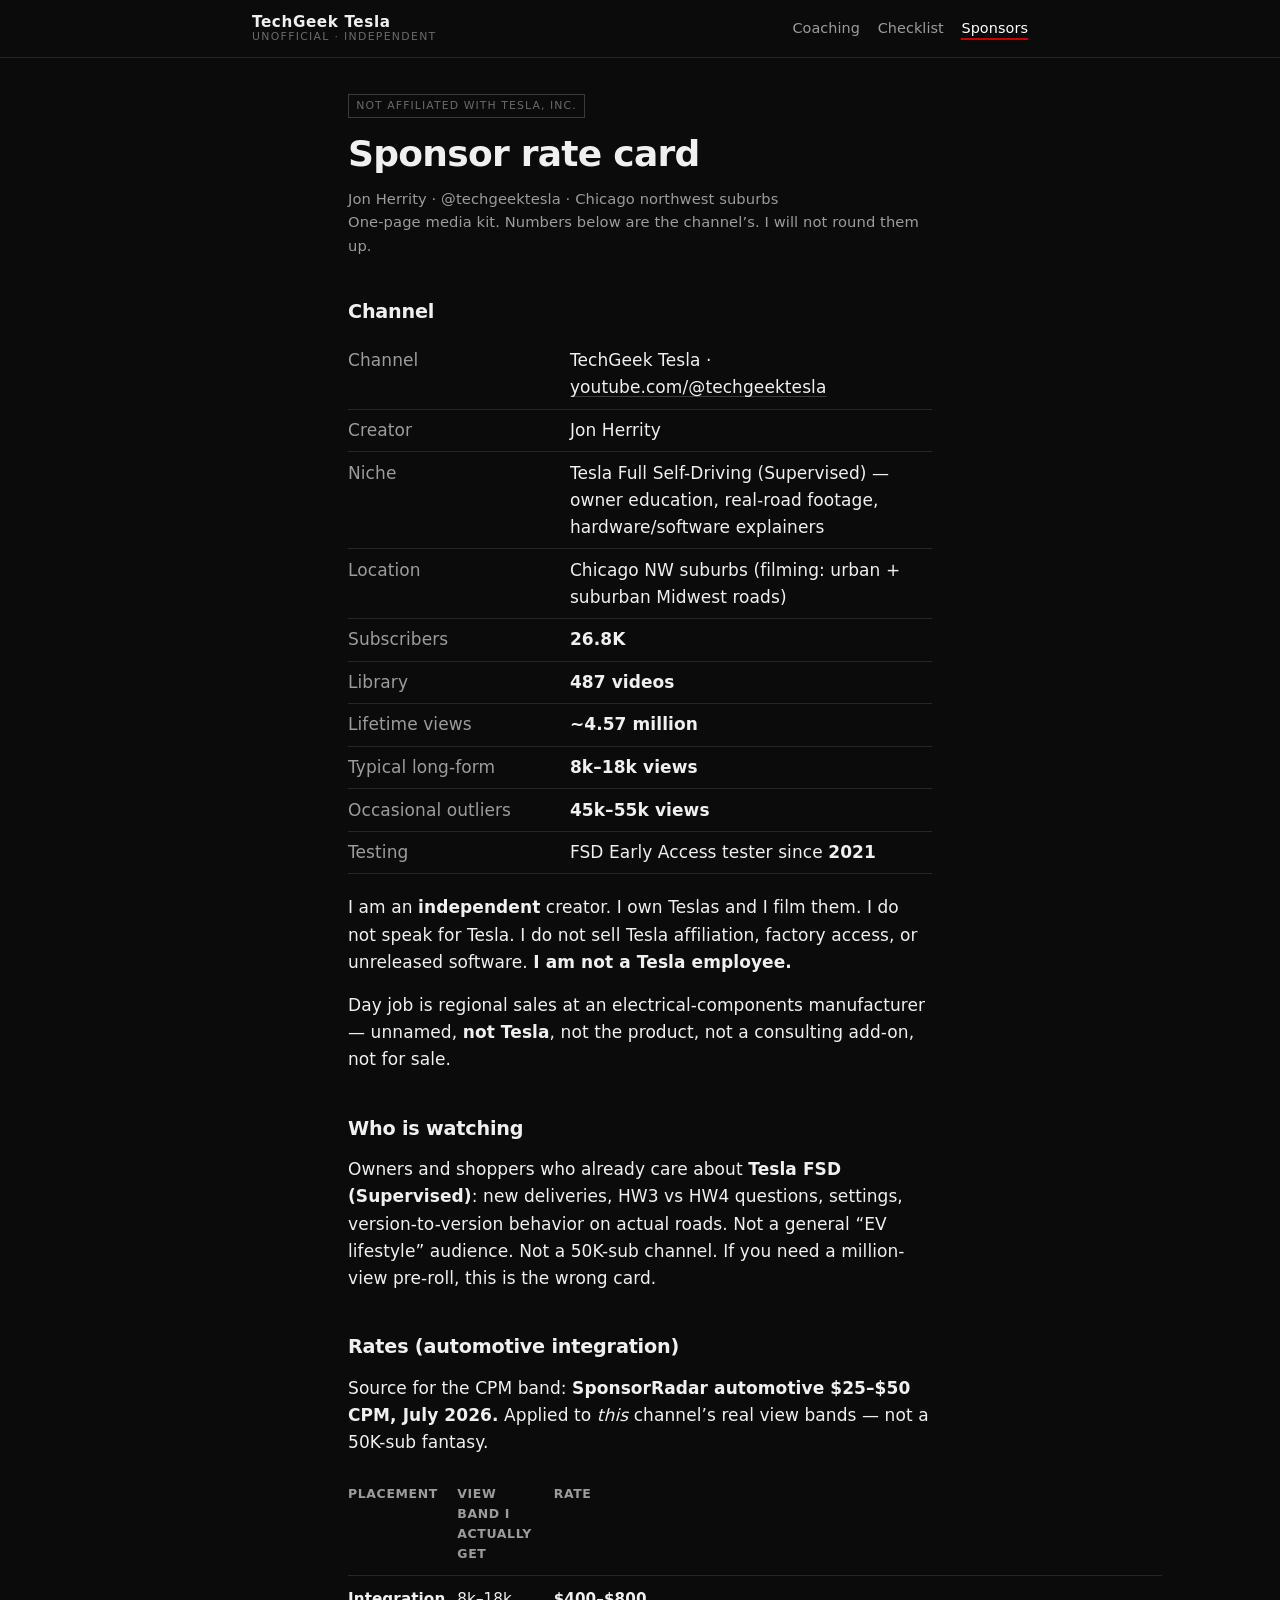
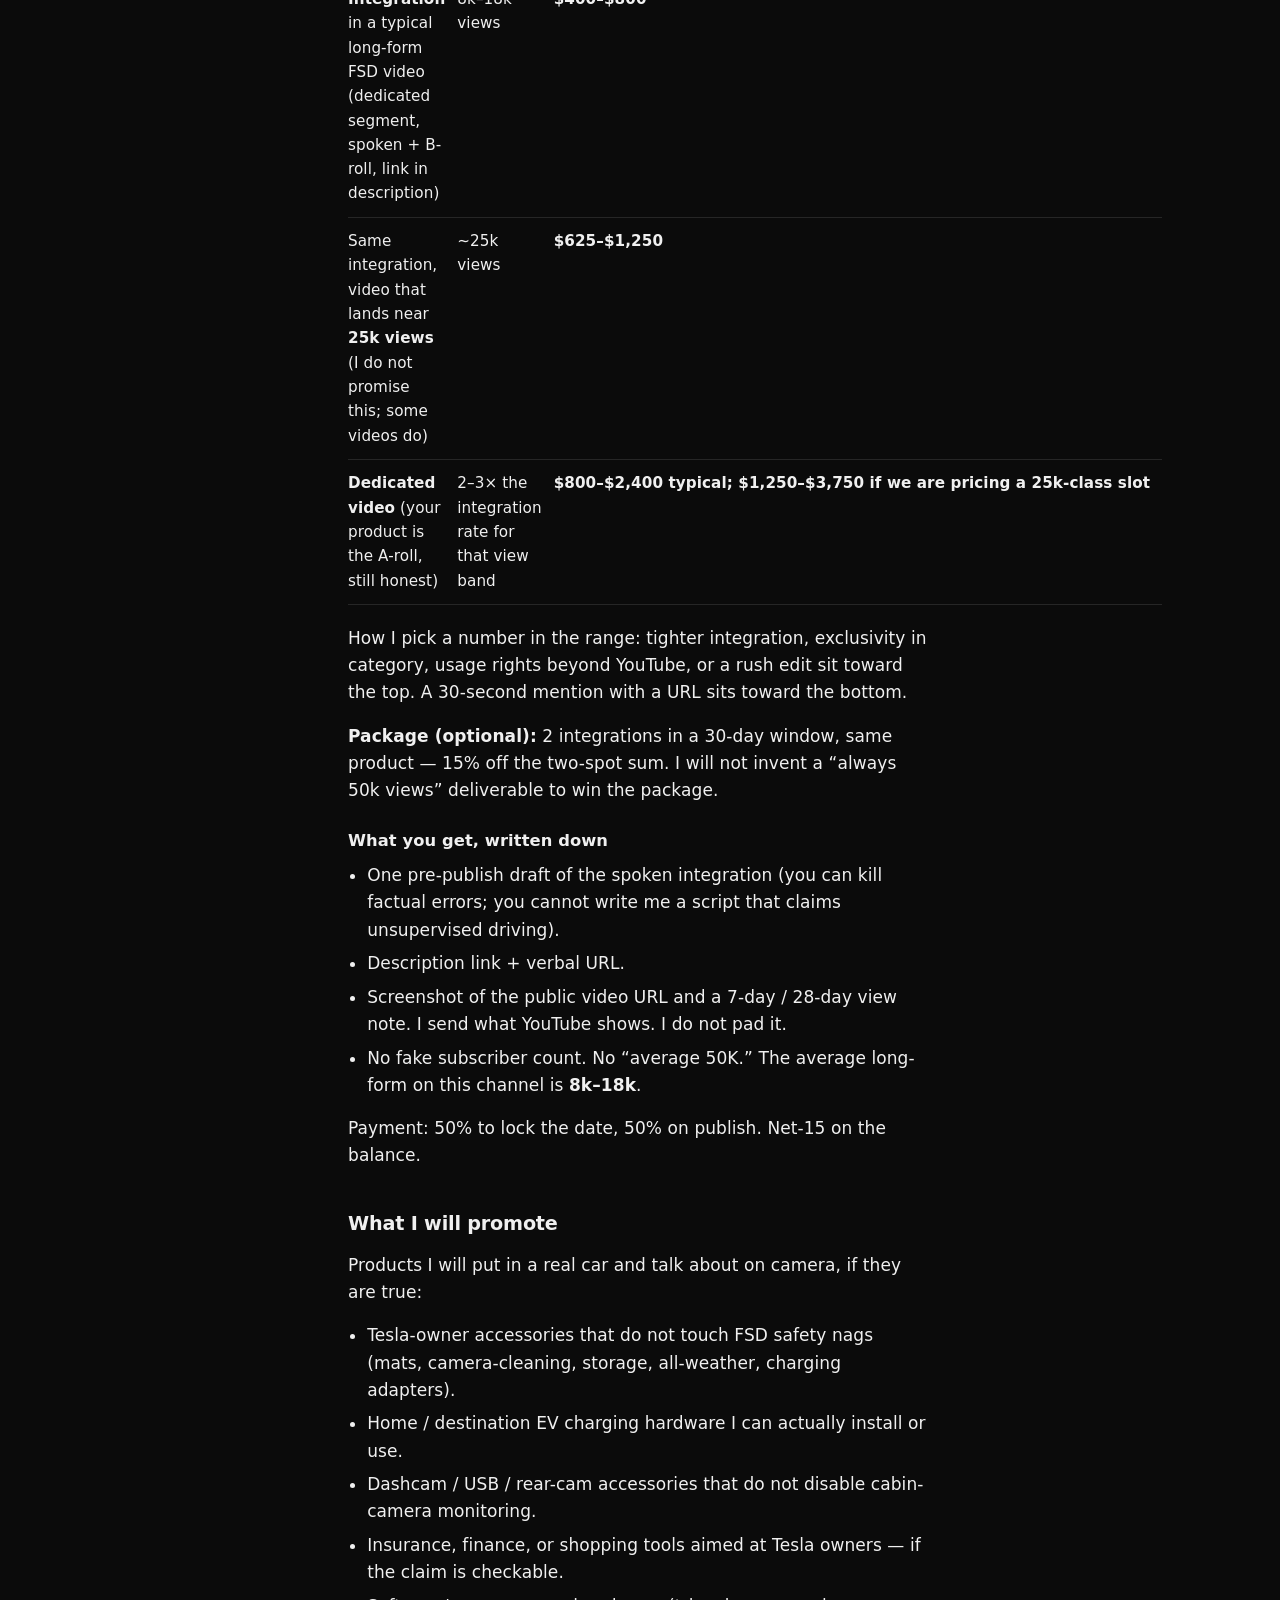
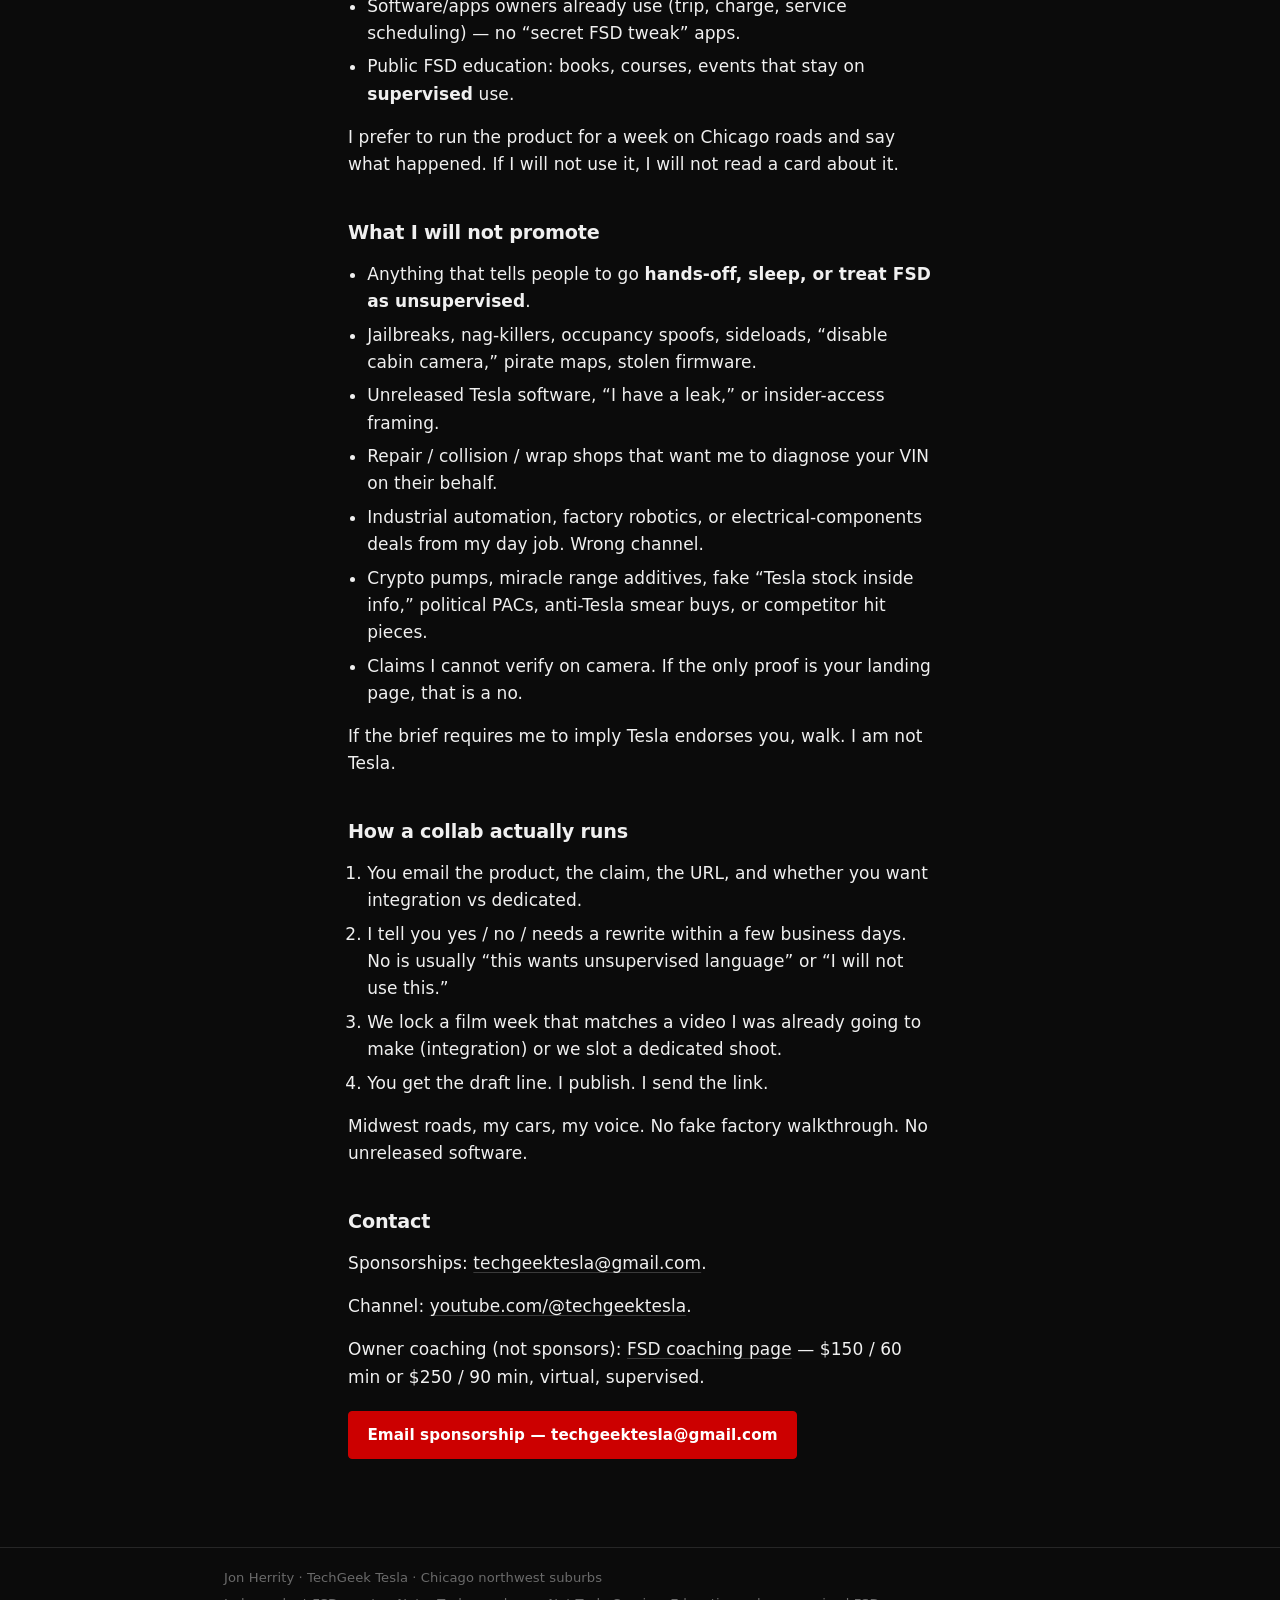
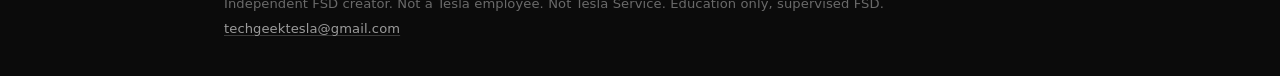
==== sponsors/index.html @ 2cbb7d4d "Rename sponsors-index.html to sponsors/index.html" ====
<!DOCTYPE html>
<html lang="en">
<head>
  <meta charset="utf-8">
  <meta name="viewport" content="width=device-width, initial-scale=1">
  <title>Sponsor rate card — Jon Herrity / TechGeek Tesla</title>
  <meta name="description" content="Media kit for TechGeek Tesla: 26.8K subscribers, typical long-form 8k–18k views. Automotive integrations $400–$800. Independent creator — not Tesla.">
  <link rel="stylesheet" href="/styles.css">
</head>
<body>
  <a class="skip" href="#main">Skip to content</a>
  <header class="site-header">
    <div class="inner">
      <a class="brand" href="/">
        <span class="name">TechGeek Tesla</span>
        <span class="tag">Unofficial · independent</span>
      </a>
      <nav aria-label="Primary">
        <a href="/coaching/">Coaching</a>
        <a href="/checklist/">Checklist</a>
        <a href="/sponsors/" aria-current="page">Sponsors</a>
      </nav>
    </div>
  </header>

  <main id="main">
    <article class="wrap">
      <p class="unofficial">Not affiliated with Tesla, Inc.</p>
      <h1>Sponsor rate card</h1>
      <p class="meta">Jon Herrity · @techgeektesla · Chicago northwest suburbs<br>
      One-page media kit. Numbers below are the channel’s. I will not round them up.</p>

      <h2>Channel</h2>
      <table class="channel-facts">
        <tbody>
          <tr><th>Channel</th><td>TechGeek Tesla · <a href="https://www.youtube.com/@techgeektesla">youtube.com/@techgeektesla</a></td></tr>
          <tr><th>Creator</th><td>Jon Herrity</td></tr>
          <tr><th>Niche</th><td>Tesla Full Self-Driving (Supervised) — owner education, real-road footage, hardware/software explainers</td></tr>
          <tr><th>Location</th><td>Chicago NW suburbs (filming: urban + suburban Midwest roads)</td></tr>
          <tr><th>Subscribers</th><td><strong>26.8K</strong></td></tr>
          <tr><th>Library</th><td><strong>487 videos</strong></td></tr>
          <tr><th>Lifetime views</th><td><strong>~4.57 million</strong></td></tr>
          <tr><th>Typical long-form</th><td><strong>8k–18k views</strong></td></tr>
          <tr><th>Occasional outliers</th><td><strong>45k–55k views</strong></td></tr>
          <tr><th>Testing</th><td>FSD Early Access tester since <strong>2021</strong></td></tr>
        </tbody>
      </table>
      <p>I am an <strong>independent</strong> creator. I own Teslas and I film them. I do not speak for Tesla. I do not sell Tesla affiliation, factory access, or unreleased software. <strong>I am not a Tesla employee.</strong></p>
      <p>Day job is regional sales at an electrical-components manufacturer — unnamed, <strong>not Tesla</strong>, not the product, not a consulting add-on, not for sale.</p>

      <h2>Who is watching</h2>
      <p>Owners and shoppers who already care about <strong>Tesla FSD (Supervised)</strong>: new deliveries, HW3 vs HW4 questions, settings, version-to-version behavior on actual roads. Not a general “EV lifestyle” audience. Not a 50K-sub channel. If you need a million-view pre-roll, this is the wrong card.</p>

      <h2>Rates (automotive integration)</h2>
      <p>Source for the CPM band: <strong>SponsorRadar automotive $25–$50 CPM, July 2026.</strong> Applied to <em>this</em> channel’s real view bands — not a 50K-sub fantasy.</p>
      <table class="rate-table">
        <thead>
          <tr>
            <th>Placement</th>
            <th>View band I actually get</th>
            <th>Rate</th>
          </tr>
        </thead>
        <tbody>
          <tr>
            <td><strong>Integration</strong> in a typical long-form FSD video (dedicated segment, spoken + B-roll, link in description)</td>
            <td>8k–18k views</td>
            <td class="amt">$400–$800</td>
          </tr>
          <tr>
            <td>Same integration, video that lands near <strong>25k views</strong> (I do not promise this; some videos do)</td>
            <td>~25k views</td>
            <td class="amt">$625–$1,250</td>
          </tr>
          <tr>
            <td><strong>Dedicated video</strong> (your product is the A-roll, still honest)</td>
            <td>2–3× the integration rate for that view band</td>
            <td class="amt">$800–$2,400 typical; $1,250–$3,750 if we are pricing a 25k-class slot</td>
          </tr>
        </tbody>
      </table>
      <p>How I pick a number in the range: tighter integration, exclusivity in category, usage rights beyond YouTube, or a rush edit sit toward the top. A 30-second mention with a URL sits toward the bottom.</p>
      <p><strong>Package (optional):</strong> 2 integrations in a 30-day window, same product — 15% off the two-spot sum. I will not invent a “always 50k views” deliverable to win the package.</p>

      <h3>What you get, written down</h3>
      <ul>
        <li>One pre-publish draft of the spoken integration (you can kill factual errors; you cannot write me a script that claims unsupervised driving).</li>
        <li>Description link + verbal URL.</li>
        <li>Screenshot of the public video URL and a 7-day / 28-day view note. I send what YouTube shows. I do not pad it.</li>
        <li>No fake subscriber count. No “average 50K.” The average long-form on this channel is <strong>8k–18k</strong>.</li>
      </ul>
      <p>Payment: 50% to lock the date, 50% on publish. Net-15 on the balance.</p>

      <h2>What I will promote</h2>
      <p>Products I will put in a real car and talk about on camera, if they are true:</p>
      <ul>
        <li>Tesla-owner accessories that do not touch FSD safety nags (mats, camera-cleaning, storage, all-weather, charging adapters).</li>
        <li>Home / destination EV charging hardware I can actually install or use.</li>
        <li>Dashcam / USB / rear-cam accessories that do not disable cabin-camera monitoring.</li>
        <li>Insurance, finance, or shopping tools aimed at Tesla owners — if the claim is checkable.</li>
        <li>Software/apps owners already use (trip, charge, service scheduling) — no “secret FSD tweak” apps.</li>
        <li>Public FSD education: books, courses, events that stay on <strong>supervised</strong> use.</li>
      </ul>
      <p>I prefer to run the product for a week on Chicago roads and say what happened. If I will not use it, I will not read a card about it.</p>

      <h2>What I will not promote</h2>
      <ul>
        <li>Anything that tells people to go <strong>hands-off, sleep, or treat FSD as unsupervised</strong>.</li>
        <li>Jailbreaks, nag-killers, occupancy spoofs, sideloads, “disable cabin camera,” pirate maps, stolen firmware.</li>
        <li>Unreleased Tesla software, “I have a leak,” or insider-access framing.</li>
        <li>Repair / collision / wrap shops that want me to diagnose your VIN on their behalf.</li>
        <li>Industrial automation, factory robotics, or electrical-components deals from my day job. Wrong channel.</li>
        <li>Crypto pumps, miracle range additives, fake “Tesla stock inside info,” political PACs, anti-Tesla smear buys, or competitor hit pieces.</li>
        <li>Claims I cannot verify on camera. If the only proof is your landing page, that is a no.</li>
      </ul>
      <p>If the brief requires me to imply Tesla endorses you, walk. I am not Tesla.</p>

      <h2>How a collab actually runs</h2>
      <ol>
        <li>You email the product, the claim, the URL, and whether you want integration vs dedicated.</li>
        <li>I tell you yes / no / needs a rewrite within a few business days. No is usually “this wants unsupervised language” or “I will not use this.”</li>
        <li>We lock a film week that matches a video I was already going to make (integration) or we slot a dedicated shoot.</li>
        <li>You get the draft line. I publish. I send the link.</li>
      </ol>
      <p>Midwest roads, my cars, my voice. No fake factory walkthrough. No unreleased software.</p>

      <h2>Contact</h2>
      <p>Sponsorships: <a href="mailto:techgeektesla@gmail.com?subject=Sponsorship">techgeektesla@gmail.com</a>.</p>
      <p>Channel: <a href="https://www.youtube.com/@techgeektesla">youtube.com/@techgeektesla</a>.</p>
      <p>Owner coaching (not sponsors): <a href="/coaching/">FSD coaching page</a> — $150 / 60 min or $250 / 90 min, virtual, supervised.</p>
      <div class="btn-row">
        <a class="btn" href="mailto:techgeektesla@gmail.com?subject=Sponsorship">Email sponsorship — techgeektesla@gmail.com</a>
      </div>
    </article>
  </main>

  <footer class="site-footer">
    <div class="inner">
      <p>Jon Herrity · TechGeek Tesla · Chicago northwest suburbs</p>
      <p>Independent FSD creator. Not a Tesla employee. Not Tesla Service. Education only, supervised FSD.</p>
      <p><a href="mailto:techgeektesla@gmail.com">techgeektesla@gmail.com</a></p>
    </div>
  </footer>
</body>
</html>
---- styles.css ----
/* TechGeek Tesla — unofficial independent creator site
   Dark, fast, mobile-first. Accent #cc0000 used sparingly. */

:root {
  --bg: #0b0b0b;
  --bg-elev: #141414;
  --bg-hover: #1a1a1a;
  --ink: #f0f0f0;
  --muted: #9c9c9c;
  --dim: #6a6a6a;
  --line: #262626;
  --line-strong: #3a3a3a;
  --red: #cc0000;
  --red-hover: #e01010;
  --max: 40rem;
  --wide: 52rem;
  --pad: clamp(1rem, 4vw, 1.75rem);
  --radius: 4px;
}

*,
*::before,
*::after {
  box-sizing: border-box;
}

html {
  color-scheme: dark;
  -webkit-text-size-adjust: 100%;
}

body {
  margin: 0;
  min-height: 100vh;
  display: flex;
  flex-direction: column;
  background: var(--bg);
  color: var(--ink);
  font-family: ui-sans-serif, system-ui, -apple-system, "Segoe UI", Helvetica, Arial, sans-serif;
  font-size: 1.0625rem;
  line-height: 1.6;
  letter-spacing: 0.005em;
}

img { max-width: 100%; height: auto; }

a {
  color: var(--ink);
  text-decoration-thickness: 1px;
  text-underline-offset: 0.18em;
  text-decoration-color: var(--line-strong);
}

a:hover {
  color: #fff;
  text-decoration-color: var(--red);
}

a:focus-visible,
button:focus-visible,
input:focus-visible {
  outline: 2px solid var(--red);
  outline-offset: 3px;
}

.skip {
  position: absolute;
  left: 0.75rem;
  top: -3rem;
  background: var(--red);
  color: #fff;
  padding: 0.4rem 0.7rem;
  z-index: 20;
}

.skip:focus {
  top: 0.75rem;
}

/* Header */

.site-header {
  border-bottom: 1px solid var(--line);
  background: var(--bg);
}

.site-header .inner {
  max-width: var(--wide);
  margin: 0 auto;
  padding: 0.85rem var(--pad);
  display: flex;
  flex-wrap: wrap;
  align-items: center;
  justify-content: space-between;
  gap: 0.75rem 1.25rem;
}

.brand {
  display: flex;
  flex-direction: column;
  text-decoration: none;
  line-height: 1.15;
}

.brand:hover { color: #fff; text-decoration: none; }

.brand .name {
  font-weight: 650;
  letter-spacing: 0.04em;
  font-size: 0.95rem;
}

.brand .tag {
  font-size: 0.68rem;
  color: var(--dim);
  letter-spacing: 0.12em;
  text-transform: uppercase;
}

nav {
  display: flex;
  flex-wrap: wrap;
  gap: 0.35rem 1.1rem;
  font-size: 0.9rem;
}

nav a {
  text-decoration: none;
  color: var(--muted);
}

nav a:hover,
nav a[aria-current="page"] {
  color: #fff;
  text-decoration: none;
}

nav a[aria-current="page"] {
  box-shadow: inset 0 -2px 0 var(--red);
}

/* Layout */

main {
  flex: 1;
  width: 100%;
}

.wrap {
  max-width: var(--max);
  margin: 0 auto;
  padding: 2rem var(--pad) 4rem;
}

.wrap-wide {
  max-width: var(--wide);
  margin: 0 auto;
  padding: 2rem var(--pad) 4rem;
}

.lede {
  font-size: 1.15rem;
  color: var(--muted);
  margin: 0 0 1.5rem;
}

h1 {
  font-size: clamp(1.65rem, 4.5vw, 2.25rem);
  font-weight: 650;
  letter-spacing: -0.02em;
  line-height: 1.2;
  margin: 0 0 0.75rem;
}

h2 {
  font-size: 1.2rem;
  font-weight: 650;
  letter-spacing: -0.01em;
  margin: 2.25rem 0 0.75rem;
  padding-top: 0.25rem;
}

h3 {
  font-size: 1.02rem;
  font-weight: 650;
  margin: 1.5rem 0 0.5rem;
}

p { margin: 0 0 1rem; }

ul, ol {
  margin: 0 0 1rem;
  padding-left: 1.2rem;
}

li { margin-bottom: 0.4rem; }
li ul, li ol { margin-top: 0.35rem; margin-bottom: 0.35rem; }

.meta {
  color: var(--muted);
  font-size: 0.92rem;
  margin: 0 0 1.5rem;
}

.price-line {
  font-variant-numeric: tabular-nums;
  letter-spacing: 0.02em;
  color: var(--ink);
  margin: 0 0 1.25rem;
}

hr {
  border: 0;
  border-top: 1px solid var(--line);
  margin: 2rem 0;
}

/* Notice / disclaimer */

.notice {
  border-left: 3px solid var(--red);
  background: var(--bg-elev);
  padding: 0.85rem 1rem;
  margin: 0 0 1.75rem;
  font-size: 0.95rem;
  color: var(--muted);
}

.notice strong { color: var(--ink); font-weight: 650; }

.unofficial {
  display: inline-block;
  font-size: 0.68rem;
  letter-spacing: 0.1em;
  text-transform: uppercase;
  color: var(--dim);
  border: 1px solid var(--line-strong);
  padding: 0.15rem 0.45rem;
  margin-bottom: 0.85rem;
}

/* Buttons */

.btn {
  display: inline-block;
  background: var(--red);
  color: #fff;
  text-decoration: none;
  font-weight: 600;
  font-size: 0.95rem;
  padding: 0.7rem 1.15rem;
  border-radius: var(--radius);
  border: 1px solid var(--red);
  cursor: pointer;
  font-family: inherit;
}

.btn:hover {
  background: var(--red-hover);
  color: #fff;
  text-decoration: none;
}

.btn-ghost {
  background: transparent;
  color: var(--ink);
  border-color: var(--line-strong);
}

.btn-ghost:hover {
  background: var(--bg-elev);
  color: #fff;
  text-decoration: none;
  border-color: var(--muted);
}

.btn-row {
  display: flex;
  flex-wrap: wrap;
  gap: 0.6rem;
  margin: 1.25rem 0 1.5rem;
}

/* Home */

.hero h1 { margin-bottom: 0.35rem; }

.hero .who {
  font-size: 1.05rem;
  color: var(--muted);
  margin-bottom: 0.35rem;
}

.yt {
  display: inline-block;
  margin: 0.5rem 0 1.75rem;
  font-weight: 600;
  text-decoration-color: var(--red);
}

.cards {
  display: grid;
  gap: 0.75rem;
  margin: 1.5rem 0 2rem;
}

.card {
  display: block;
  background: var(--bg-elev);
  border: 1px solid var(--line);
  border-left: 3px solid var(--line-strong);
  padding: 1.05rem 1.15rem;
  text-decoration: none;
  color: var(--ink);
  border-radius: 0 var(--radius) var(--radius) 0;
}

.card:hover {
  border-left-color: var(--red);
  background: var(--bg-hover);
  color: #fff;
  text-decoration: none;
}

.card h2 {
  margin: 0 0 0.3rem;
  padding: 0;
  font-size: 1.05rem;
}

.card p {
  margin: 0;
  color: var(--muted);
  font-size: 0.92rem;
}

.stats {
  display: grid;
  grid-template-columns: repeat(2, 1fr);
  gap: 0.75rem 1rem;
  margin: 1.5rem 0 0;
  padding: 0;
  list-style: none;
}

.stats li {
  margin: 0;
  border-top: 1px solid var(--line);
  padding-top: 0.55rem;
}

.stats .n {
  display: block;
  font-variant-numeric: tabular-nums;
  font-weight: 650;
  font-size: 1.05rem;
}

.stats .l {
  display: block;
  color: var(--dim);
  font-size: 0.75rem;
  letter-spacing: 0.06em;
  text-transform: uppercase;
}

@media (min-width: 560px) {
  .stats { grid-template-columns: repeat(4, 1fr); }
  .cards { grid-template-columns: repeat(3, 1fr); }
}

/* Price blocks */

.price-grid {
  display: grid;
  gap: 0.75rem;
  margin: 1rem 0 1.5rem;
}

@media (min-width: 560px) {
  .price-grid { grid-template-columns: 1fr 1fr; }
}

.price-block {
  background: var(--bg-elev);
  border: 1px solid var(--line);
  padding: 1.1rem 1.15rem;
}

.price-block h3 {
  margin: 0 0 0.25rem;
  font-size: 0.85rem;
  color: var(--muted);
  font-weight: 500;
  letter-spacing: 0.04em;
  text-transform: uppercase;
}

.price-block .amt {
  font-size: 1.75rem;
  font-weight: 650;
  font-variant-numeric: tabular-nums;
  letter-spacing: -0.02em;
  margin: 0 0 0.4rem;
}

.price-block p {
  margin: 0 0 0.85rem;
  color: var(--muted);
  font-size: 0.92rem;
}

.session {
  background: var(--bg-elev);
  border: 1px solid var(--line);
  padding: 1.1rem 1.15rem;
  margin: 0 0 1rem;
}

.session h3 {
  margin-top: 0;
}

.session ol { margin-bottom: 0; }

/* Forms */

form.capture {
  background: var(--bg-elev);
  border: 1px solid var(--line);
  padding: 1.15rem 1.15rem 1.25rem;
  margin: 0 0 2rem;
}

form.capture h2 {
  margin: 0 0 0.4rem;
  padding: 0;
  font-size: 1.05rem;
}

form.capture .hint {
  color: var(--muted);
  font-size: 0.9rem;
  margin: 0 0 1rem;
}

label.field {
  display: block;
  font-size: 0.82rem;
  color: var(--muted);
  margin: 0 0 0.85rem;
}

label.field span {
  display: block;
  margin-bottom: 0.3rem;
}

input[type="text"],
input[type="email"] {
  width: 100%;
  background: var(--bg);
  color: var(--ink);
  border: 1px solid var(--line-strong);
  border-radius: var(--radius);
  padding: 0.6rem 0.7rem;
  font: inherit;
  font-size: 1rem;
}

input[type="text"]:hover,
input[type="email"]:hover {
  border-color: var(--muted);
}

/* Checklist */

.check-list {
  list-style: none;
  padding: 0;
  margin: 0 0 1rem;
}

.check-list li {
  margin: 0 0 0.55rem;
}

.check {
  display: flex;
  gap: 0.55rem;
  align-items: flex-start;
  cursor: pointer;
}

.check input {
  margin-top: 0.35rem;
  flex-shrink: 0;
  accent-color: var(--red);
  width: 1rem;
  height: 1rem;
}

.write-in {
  display: inline-block;
  min-width: 8rem;
  border-bottom: 1px solid var(--line-strong);
  height: 1em;
  vertical-align: baseline;
}

.profile-table {
  width: 100%;
  border-collapse: collapse;
  font-size: 0.95rem;
  margin: 0.5rem 0 1.1rem;
}

.profile-table th,
.profile-table td {
  text-align: left;
  vertical-align: top;
  padding: 0.55rem 0.65rem 0.55rem 0;
  border-bottom: 1px solid var(--line);
}

.profile-table th {
  color: var(--muted);
  font-weight: 600;
  font-size: 0.8rem;
  letter-spacing: 0.04em;
  text-transform: uppercase;
}

.rate-table {
  width: 100%;
  border-collapse: collapse;
  font-size: 0.95rem;
  margin: 0.75rem 0 1.25rem;
}

.rate-table th,
.rate-table td {
  text-align: left;
  vertical-align: top;
  padding: 0.7rem 0.75rem 0.7rem 0;
  border-bottom: 1px solid var(--line);
}

.rate-table th {
  color: var(--muted);
  font-weight: 600;
  font-size: 0.78rem;
  letter-spacing: 0.05em;
  text-transform: uppercase;
}

.rate-table .amt {
  font-weight: 650;
  white-space: nowrap;
}

@media (max-width: 559px) {
  .rate-table, .profile-table {
    display: block;
    overflow-x: auto;
  }
}

.channel-facts {
  width: 100%;
  border-collapse: collapse;
  margin: 0.5rem 0 1.25rem;
}

.channel-facts th,
.channel-facts td {
  text-align: left;
  padding: 0.45rem 0.75rem 0.45rem 0;
  border-bottom: 1px solid var(--line);
  vertical-align: top;
}

.channel-facts th {
  color: var(--muted);
  font-weight: 500;
  width: 38%;
  padding-right: 1rem;
}

/* Footer */

.site-footer {
  border-top: 1px solid var(--line);
  padding: 1.25rem var(--pad) 2rem;
  color: var(--dim);
  font-size: 0.82rem;
  line-height: 1.5;
}

.site-footer .inner {
  max-width: var(--wide);
  margin: 0 auto;
}

.site-footer a { color: var(--muted); }
.site-footer p { margin: 0 0 0.35rem; }

/* 404 / thanks */

.center-page {
  max-width: var(--max);
  margin: 0 auto;
  padding: 4rem var(--pad) 5rem;
}

/* Print: checklist should be usable on paper */

@media print {
  :root { --bg: #fff; --ink: #111; --muted: #333; --bg-elev: #fff; --line: #ccc; }
  body { background: #fff; color: #111; }
  .site-header, .site-footer, form.capture, .btn, .btn-row, nav { display: none !important; }
  a { color: #111; text-decoration: none; }
  .wrap, .wrap-wide { padding: 0; max-width: none; }
}
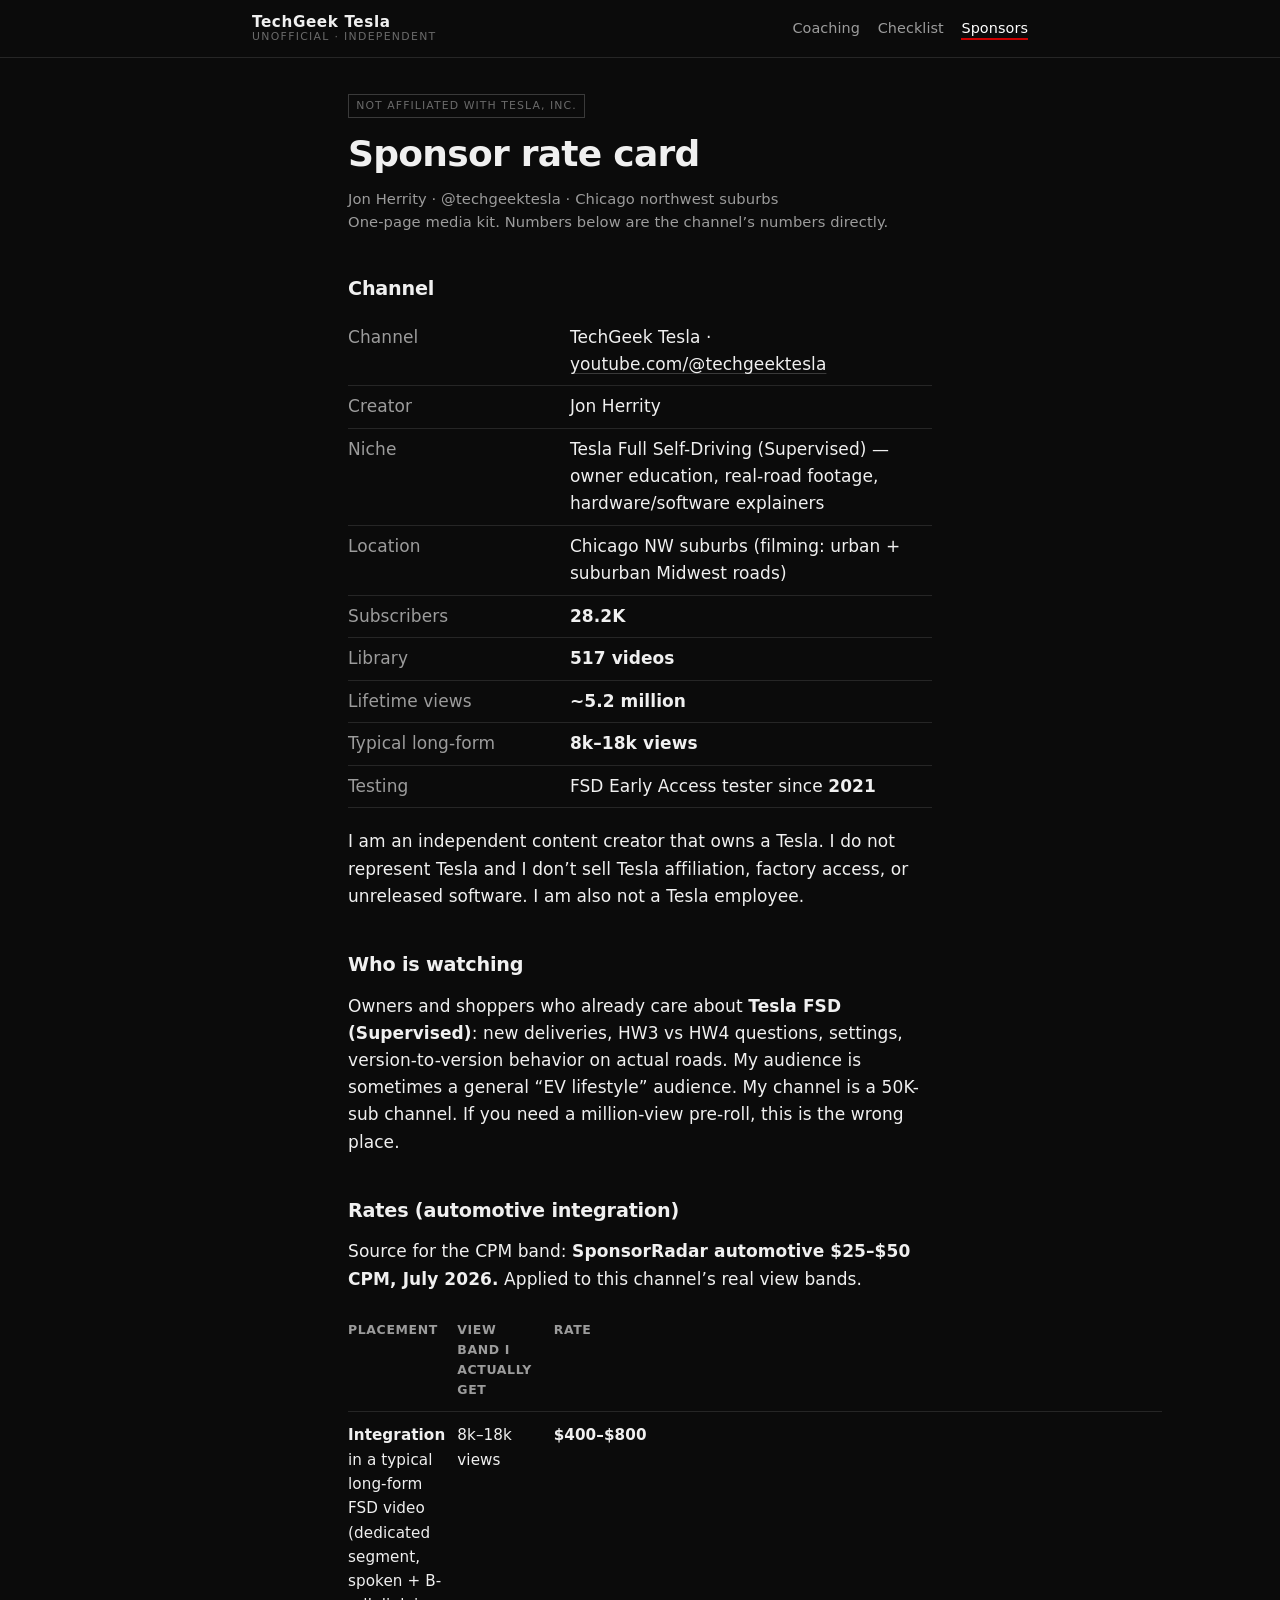
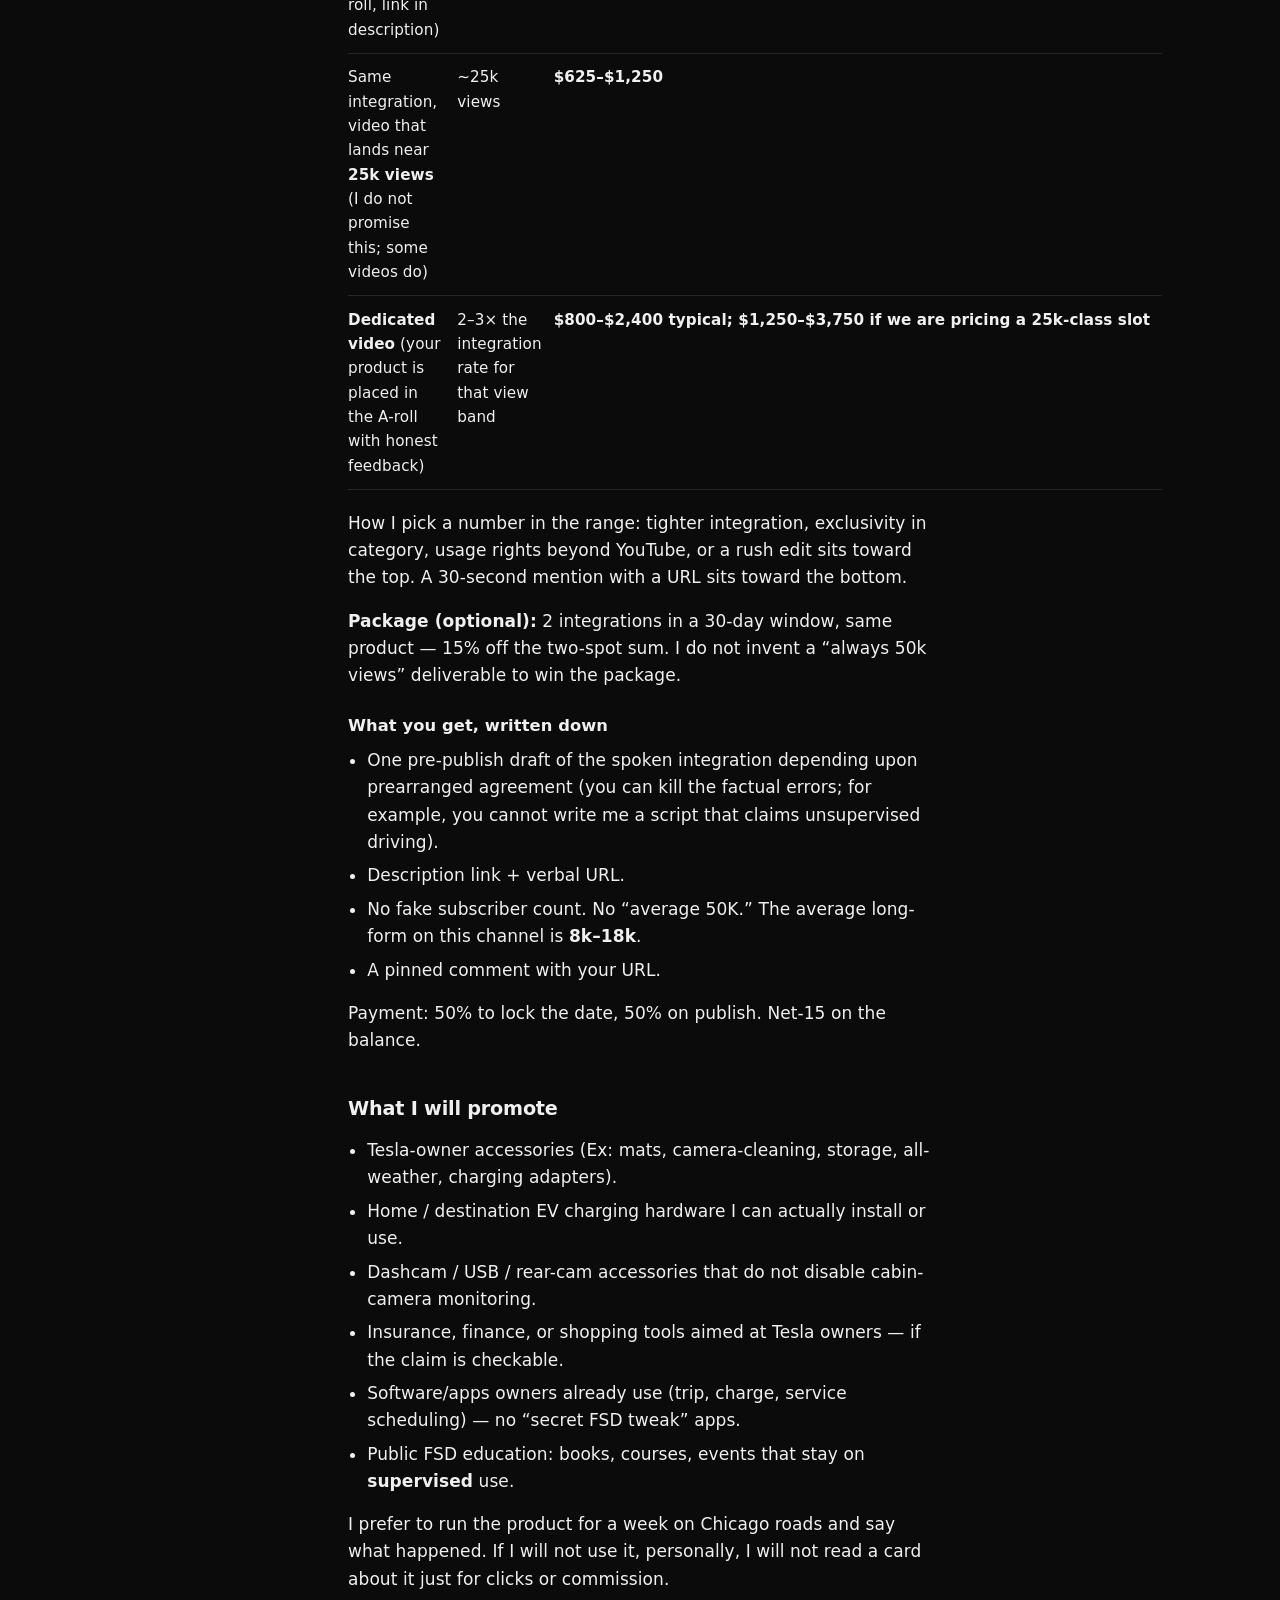
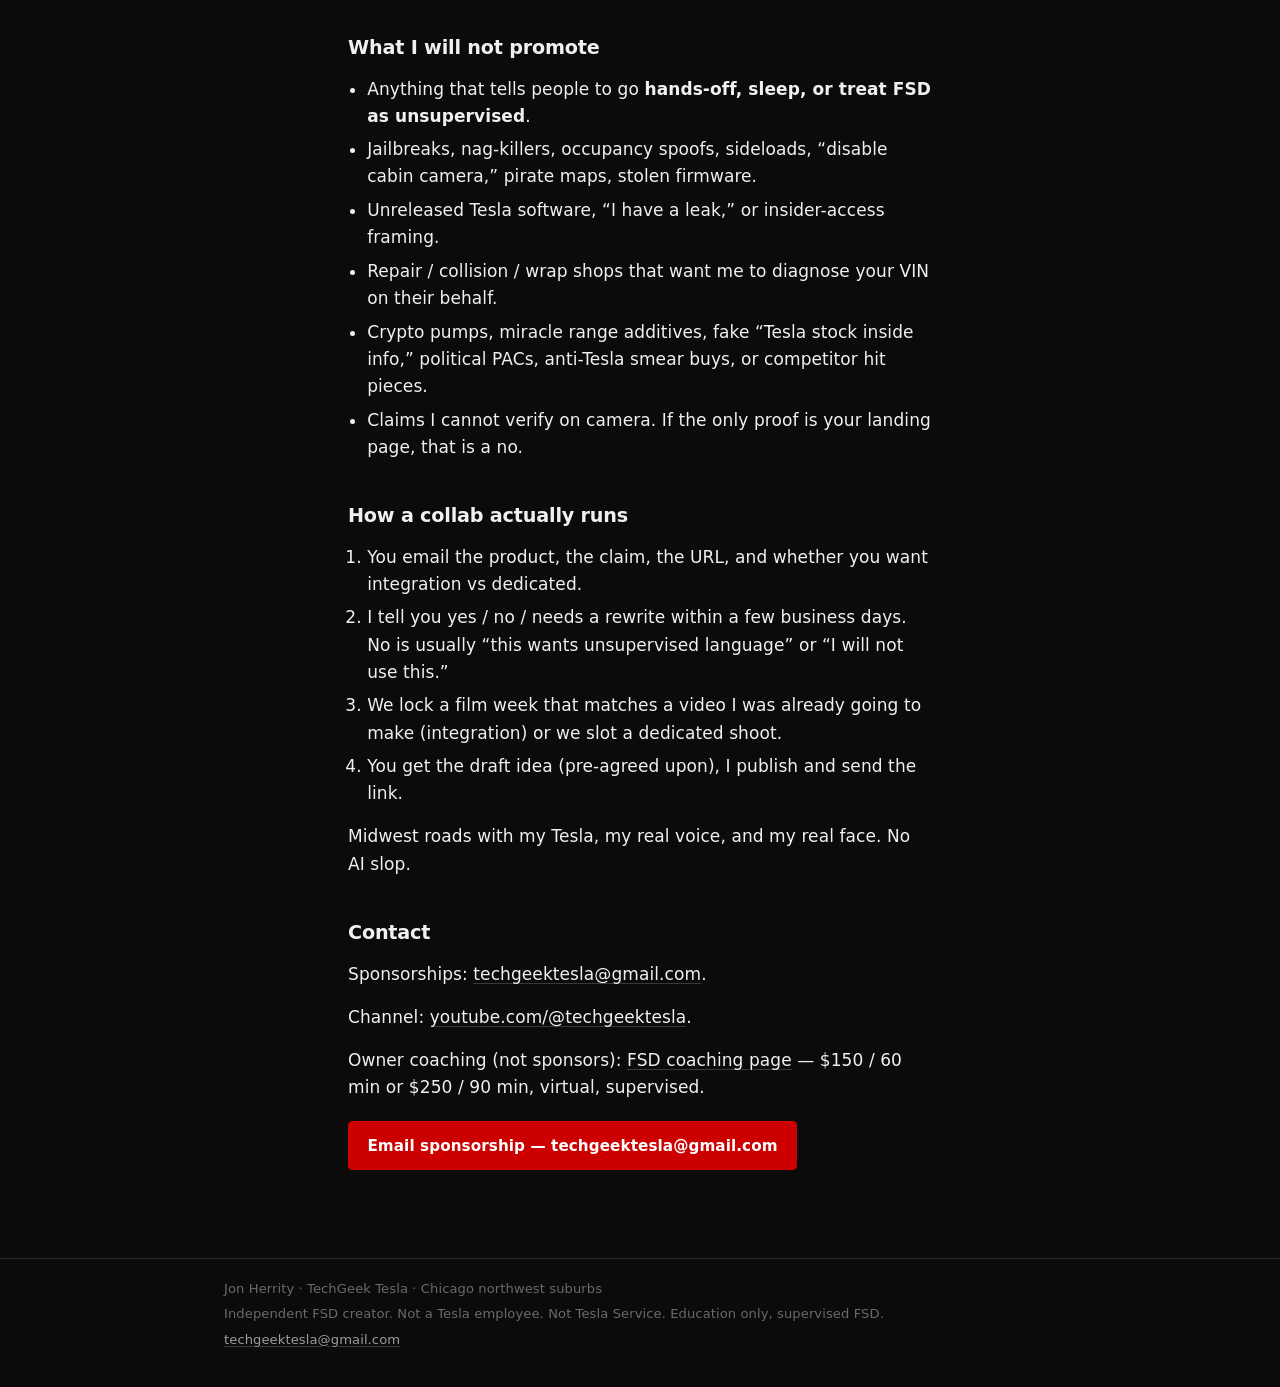
==== commit c6ba7703: "Update sponsors page copy from Jon Oct 30 edits" ====
--- a/sponsors/index.html
+++ b/sponsors/index.html
@@ -4,7 +4,7 @@
   <meta charset="utf-8">
   <meta name="viewport" content="width=device-width, initial-scale=1">
   <title>Sponsor rate card — Jon Herrity / TechGeek Tesla</title>
-  <meta name="description" content="Media kit for TechGeek Tesla: 26.8K subscribers, typical long-form 8k–18k views. Automotive integrations $400–$800. Independent creator — not Tesla.">
+  <meta name="description" content="Media kit for TechGeek Tesla: 28.2K subscribers, typical long-form 8k–18k views. Automotive integrations $400–$800. Independent creator — not Tesla.">
   <link rel="stylesheet" href="/styles.css">
 </head>
 <body>
@@ -28,7 +28,7 @@
       <p class="unofficial">Not affiliated with Tesla, Inc.</p>
       <h1>Sponsor rate card</h1>
       <p class="meta">Jon Herrity · @techgeektesla · Chicago northwest suburbs<br>
-      One-page media kit. Numbers below are the channel’s. I will not round them up.</p>
+      One-page media kit. Numbers below are the channel’s numbers directly.</p>
 
       <h2>Channel</h2>
       <table class="channel-facts">
@@ -37,22 +37,20 @@
           <tr><th>Creator</th><td>Jon Herrity</td></tr>
           <tr><th>Niche</th><td>Tesla Full Self-Driving (Supervised) — owner education, real-road footage, hardware/software explainers</td></tr>
           <tr><th>Location</th><td>Chicago NW suburbs (filming: urban + suburban Midwest roads)</td></tr>
-          <tr><th>Subscribers</th><td><strong>26.8K</strong></td></tr>
-          <tr><th>Library</th><td><strong>487 videos</strong></td></tr>
-          <tr><th>Lifetime views</th><td><strong>~4.57 million</strong></td></tr>
+          <tr><th>Subscribers</th><td><strong>28.2K</strong></td></tr>
+          <tr><th>Library</th><td><strong>517 videos</strong></td></tr>
+          <tr><th>Lifetime views</th><td><strong>~5.2 million</strong></td></tr>
           <tr><th>Typical long-form</th><td><strong>8k–18k views</strong></td></tr>
-          <tr><th>Occasional outliers</th><td><strong>45k–55k views</strong></td></tr>
           <tr><th>Testing</th><td>FSD Early Access tester since <strong>2021</strong></td></tr>
         </tbody>
       </table>
-      <p>I am an <strong>independent</strong> creator. I own Teslas and I film them. I do not speak for Tesla. I do not sell Tesla affiliation, factory access, or unreleased software. <strong>I am not a Tesla employee.</strong></p>
-      <p>Day job is regional sales at an electrical-components manufacturer — unnamed, <strong>not Tesla</strong>, not the product, not a consulting add-on, not for sale.</p>
+      <p>I am an independent content creator that owns a Tesla. I do not represent Tesla and I don’t sell Tesla affiliation, factory access, or unreleased software. I am also not a Tesla employee.</p>
 
       <h2>Who is watching</h2>
-      <p>Owners and shoppers who already care about <strong>Tesla FSD (Supervised)</strong>: new deliveries, HW3 vs HW4 questions, settings, version-to-version behavior on actual roads. Not a general “EV lifestyle” audience. Not a 50K-sub channel. If you need a million-view pre-roll, this is the wrong card.</p>
+      <p>Owners and shoppers who already care about <strong>Tesla FSD (Supervised)</strong>: new deliveries, HW3 vs HW4 questions, settings, version-to-version behavior on actual roads. My audience is sometimes a general “EV lifestyle” audience. My channel is a 50K-sub channel. If you need a million-view pre-roll, this is the wrong place.</p>
 
       <h2>Rates (automotive integration)</h2>
-      <p>Source for the CPM band: <strong>SponsorRadar automotive $25–$50 CPM, July 2026.</strong> Applied to <em>this</em> channel’s real view bands — not a 50K-sub fantasy.</p>
+      <p>Source for the CPM band: <strong>SponsorRadar automotive $25–$50 CPM, July 2026.</strong> Applied to this channel’s real view bands.</p>
       <table class="rate-table">
         <thead>
           <tr>
@@ -73,35 +71,34 @@
             <td class="amt">$625–$1,250</td>
           </tr>
           <tr>
-            <td><strong>Dedicated video</strong> (your product is the A-roll, still honest)</td>
+            <td><strong>Dedicated video</strong> (your product is placed in the A-roll with honest feedback)</td>
             <td>2–3× the integration rate for that view band</td>
             <td class="amt">$800–$2,400 typical; $1,250–$3,750 if we are pricing a 25k-class slot</td>
           </tr>
         </tbody>
       </table>
-      <p>How I pick a number in the range: tighter integration, exclusivity in category, usage rights beyond YouTube, or a rush edit sit toward the top. A 30-second mention with a URL sits toward the bottom.</p>
-      <p><strong>Package (optional):</strong> 2 integrations in a 30-day window, same product — 15% off the two-spot sum. I will not invent a “always 50k views” deliverable to win the package.</p>
+      <p>How I pick a number in the range: tighter integration, exclusivity in category, usage rights beyond YouTube, or a rush edit sits toward the top. A 30-second mention with a URL sits toward the bottom.</p>
+      <p><strong>Package (optional):</strong> 2 integrations in a 30-day window, same product — 15% off the two-spot sum. I do not invent a “always 50k views” deliverable to win the package.</p>
 
       <h3>What you get, written down</h3>
       <ul>
-        <li>One pre-publish draft of the spoken integration (you can kill factual errors; you cannot write me a script that claims unsupervised driving).</li>
+        <li>One pre-publish draft of the spoken integration depending upon prearranged agreement (you can kill the factual errors; for example, you cannot write me a script that claims unsupervised driving).</li>
         <li>Description link + verbal URL.</li>
-        <li>Screenshot of the public video URL and a 7-day / 28-day view note. I send what YouTube shows. I do not pad it.</li>
         <li>No fake subscriber count. No “average 50K.” The average long-form on this channel is <strong>8k–18k</strong>.</li>
+        <li>A pinned comment with your URL.</li>
       </ul>
       <p>Payment: 50% to lock the date, 50% on publish. Net-15 on the balance.</p>
 
       <h2>What I will promote</h2>
-      <p>Products I will put in a real car and talk about on camera, if they are true:</p>
       <ul>
-        <li>Tesla-owner accessories that do not touch FSD safety nags (mats, camera-cleaning, storage, all-weather, charging adapters).</li>
+        <li>Tesla-owner accessories (Ex: mats, camera-cleaning, storage, all-weather, charging adapters).</li>
         <li>Home / destination EV charging hardware I can actually install or use.</li>
         <li>Dashcam / USB / rear-cam accessories that do not disable cabin-camera monitoring.</li>
         <li>Insurance, finance, or shopping tools aimed at Tesla owners — if the claim is checkable.</li>
         <li>Software/apps owners already use (trip, charge, service scheduling) — no “secret FSD tweak” apps.</li>
         <li>Public FSD education: books, courses, events that stay on <strong>supervised</strong> use.</li>
       </ul>
-      <p>I prefer to run the product for a week on Chicago roads and say what happened. If I will not use it, I will not read a card about it.</p>
+      <p>I prefer to run the product for a week on Chicago roads and say what happened. If I will not use it, personally, I will not read a card about it just for clicks or commission.</p>
 
       <h2>What I will not promote</h2>
       <ul>
@@ -109,20 +106,18 @@
         <li>Jailbreaks, nag-killers, occupancy spoofs, sideloads, “disable cabin camera,” pirate maps, stolen firmware.</li>
         <li>Unreleased Tesla software, “I have a leak,” or insider-access framing.</li>
         <li>Repair / collision / wrap shops that want me to diagnose your VIN on their behalf.</li>
-        <li>Industrial automation, factory robotics, or electrical-components deals from my day job. Wrong channel.</li>
         <li>Crypto pumps, miracle range additives, fake “Tesla stock inside info,” political PACs, anti-Tesla smear buys, or competitor hit pieces.</li>
         <li>Claims I cannot verify on camera. If the only proof is your landing page, that is a no.</li>
       </ul>
-      <p>If the brief requires me to imply Tesla endorses you, walk. I am not Tesla.</p>
 
       <h2>How a collab actually runs</h2>
       <ol>
         <li>You email the product, the claim, the URL, and whether you want integration vs dedicated.</li>
         <li>I tell you yes / no / needs a rewrite within a few business days. No is usually “this wants unsupervised language” or “I will not use this.”</li>
         <li>We lock a film week that matches a video I was already going to make (integration) or we slot a dedicated shoot.</li>
-        <li>You get the draft line. I publish. I send the link.</li>
+        <li>You get the draft idea (pre-agreed upon), I publish and send the link.</li>
       </ol>
-      <p>Midwest roads, my cars, my voice. No fake factory walkthrough. No unreleased software.</p>
+      <p>Midwest roads with my Tesla, my real voice, and my real face. No AI slop.</p>
 
       <h2>Contact</h2>
       <p>Sponsorships: <a href="mailto:techgeektesla@gmail.com?subject=Sponsorship">techgeektesla@gmail.com</a>.</p>
